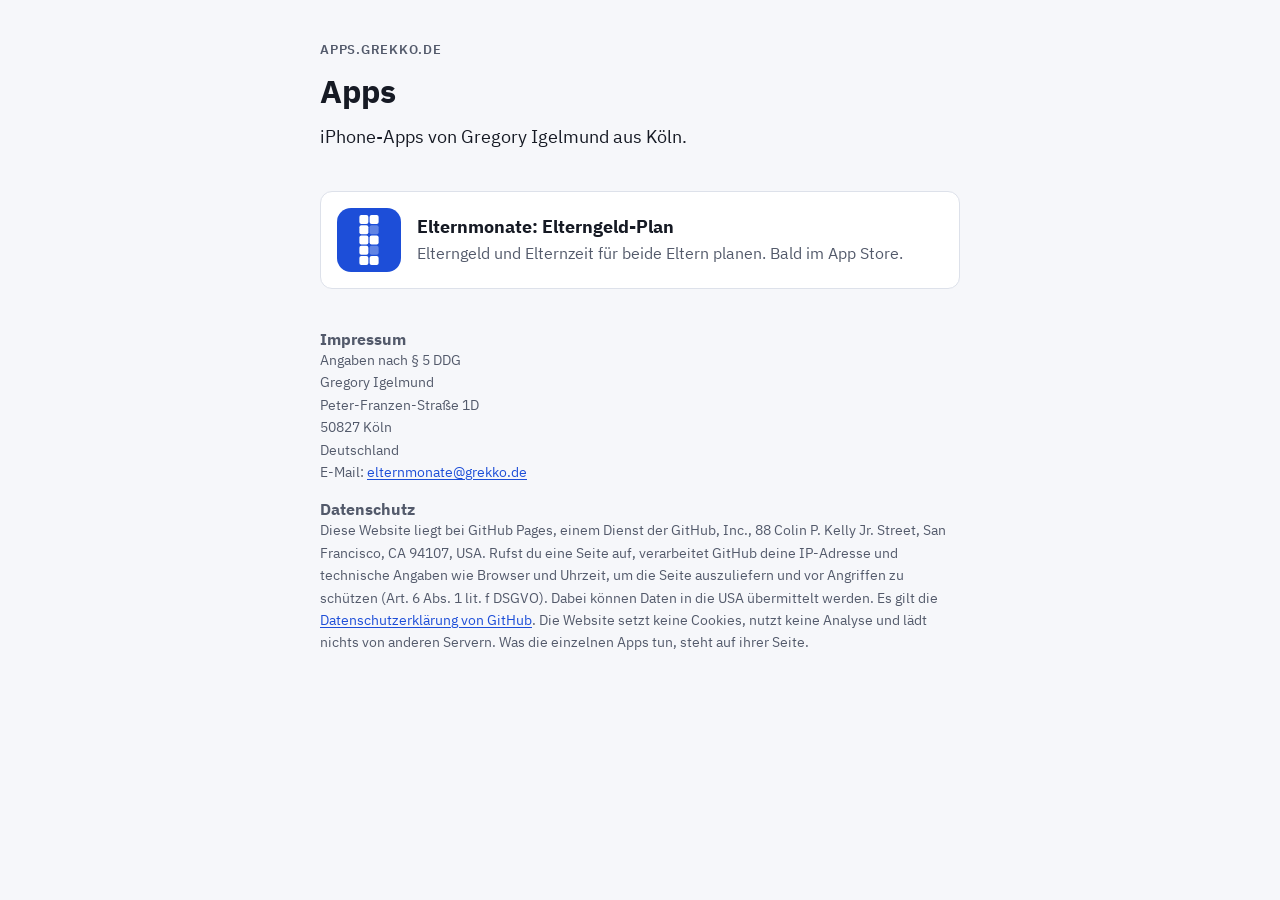
==== index.html @ db2820cf "Index of the apps and the Elternmonate page with Datenschutz, Impressum and Hilfe Moved from grekko." ====
<!doctype html>
<html lang="de">
<head>
<meta charset="utf-8">
<meta name="viewport" content="width=device-width, initial-scale=1, viewport-fit=cover">
<title>Apps von Gregory Igelmund</title>
<meta name="description" content="iPhone-Apps von Gregory Igelmund aus Köln.">
<link rel="stylesheet" href="assets/site.css">
</head>
<body>
<main>
  <header>
    <p class="eyebrow">apps.grekko.de</p>
    <h1>Apps</h1>
    <p class="lead">iPhone-Apps von Gregory Igelmund aus Köln.</p>
  </header>

  <ul class="apps">
    <li>
      <a class="app-card" href="elternmonate/">
        <img class="icon" src="elternmonate/icon.svg" alt="" width="64" height="64">
        <span>
          <strong>Elternmonate: Elterngeld-Plan</strong>
          <span class="muted">Elterngeld und Elternzeit für beide Eltern planen. Bald im App Store.</span>
        </span>
      </a>
    </li>
  </ul>
</main>

<footer>
  <div id="impressum">
    <h2>Impressum</h2>
    <p>Angaben nach § 5 DDG</p>
    <address>
      Gregory Igelmund<br>
      Peter-Franzen-Straße 1D<br>
      50827 Köln<br>
      Deutschland<br>
      E-Mail: <a href="mailto:elternmonate@grekko.de">elternmonate@grekko.de</a>
    </address>
  </div>
  <div id="datenschutz">
    <h2>Datenschutz</h2>
    <p>Diese Website liegt bei GitHub Pages, einem Dienst der GitHub, Inc., 88 Colin P. Kelly Jr. Street, San Francisco, CA 94107, USA. Rufst du eine Seite auf, verarbeitet GitHub deine IP-Adresse und technische Angaben wie Browser und Uhrzeit, um die Seite auszuliefern und vor Angriffen zu schützen (Art. 6 Abs. 1 lit. f DSGVO). Dabei können Daten in die USA übermittelt werden. Es gilt die <a href="https://docs.github.com/en/site-policy/privacy-policies/github-general-privacy-statement" rel="noopener">Datenschutzerklärung von GitHub</a>. Die Website setzt keine Cookies, nutzt keine Analyse und lädt nichts von anderen Servern. Was die einzelnen Apps tun, steht auf ihrer Seite.</p>
  </div>
</footer>
</body>
</html>
---- assets/site.css ----
@font-face { font-family: "IBM Plex Sans"; font-weight: 400; font-display: swap; src: url("fonts/IBMPlexSans-Regular.ttf") format("truetype"); }
@font-face { font-family: "IBM Plex Sans"; font-weight: 600; font-display: swap; src: url("fonts/IBMPlexSans-SemiBold.ttf") format("truetype"); }
@font-face { font-family: "IBM Plex Sans"; font-weight: 700; font-display: swap; src: url("fonts/IBMPlexSans-Bold.ttf") format("truetype"); }

:root {
  --bg: #f6f7fa;
  --surface: #ffffff;
  --ink: #161a24;
  --muted: #535a6b;
  --line: #dde1ea;
  --accent: #1d4ed8;
  --font: "IBM Plex Sans", -apple-system, "Segoe UI", Roboto, sans-serif;
  color-scheme: light;
}
@media (prefers-color-scheme: dark) {
  :root {
    --bg: #11141b; --surface: #1a1e28; --ink: #e9ecf3; --muted: #a3aabb;
    --line: #2c3240; --accent: #7aa2ff; color-scheme: dark;
  }
}

* { box-sizing: border-box; }
body {
  margin: 0;
  background: var(--bg); color: var(--ink); font-family: var(--font);
  font-size: 1rem; line-height: 1.6;
  padding-left: max(16px, env(safe-area-inset-left, 0px));
  padding-right: max(16px, env(safe-area-inset-right, 0px));
  padding-block: 2.5rem 4rem;
  -webkit-text-size-adjust: 100%;
}
main { max-width: 40rem; margin: 0 auto; display: flex; flex-direction: column; gap: 2.5rem; }
header { display: flex; flex-direction: column; gap: .75rem; }
.eyebrow { font-size: .8rem; font-weight: 600; letter-spacing: .06em; text-transform: uppercase; color: var(--muted); margin: 0; }
.eyebrow a { color: inherit; text-decoration: none; }
.eyebrow a:hover { text-decoration: underline; }
h1 { font-size: 2rem; line-height: 1.2; margin: 0; text-wrap: balance; }
h2 { font-size: 1.5rem; line-height: 1.25; margin: 0; text-wrap: balance; }
h3 { font-size: 1.05rem; margin: .75rem 0 0; }
p, ul { margin: 0; }
ul { padding-left: 1.25rem; display: flex; flex-direction: column; gap: .25rem; }
a { color: var(--accent); text-underline-offset: 2px; }
a:focus-visible { outline: 2px solid var(--accent); outline-offset: 2px; border-radius: 2px; }
nav { display: flex; flex-wrap: wrap; gap: .5rem 1.25rem; }
section { background: var(--surface); border: 1px solid var(--line); border-radius: 12px; padding: 1.5rem; display: flex; flex-direction: column; gap: 1rem; min-width: 0; }
address { font-style: normal; }
.lead { font-size: 1.1rem; }
.kurz { font-size: 1.1rem; font-weight: 600; }
.muted, .stand { color: var(--muted); }
.stand { font-size: .875rem; }

.icon { width: 96px; height: 96px; border-radius: 22%; display: block; }
.app-head { display: flex; gap: 1rem; align-items: center; }

.apps { list-style: none; padding: 0; gap: 1rem; }
.app-card { display: flex; gap: 1rem; align-items: center; background: var(--surface); border: 1px solid var(--line); border-radius: 12px; padding: 1rem; color: inherit; text-decoration: none; }
.app-card:hover { border-color: var(--accent); }
.app-card .icon { width: 64px; height: 64px; flex: none; }
.app-card strong { display: block; font-size: 1.1rem; }

footer { max-width: 40rem; margin: 2.5rem auto 0; display: flex; flex-direction: column; gap: 1rem; font-size: .875rem; color: var(--muted); }
footer h2 { font-size: 1rem; }
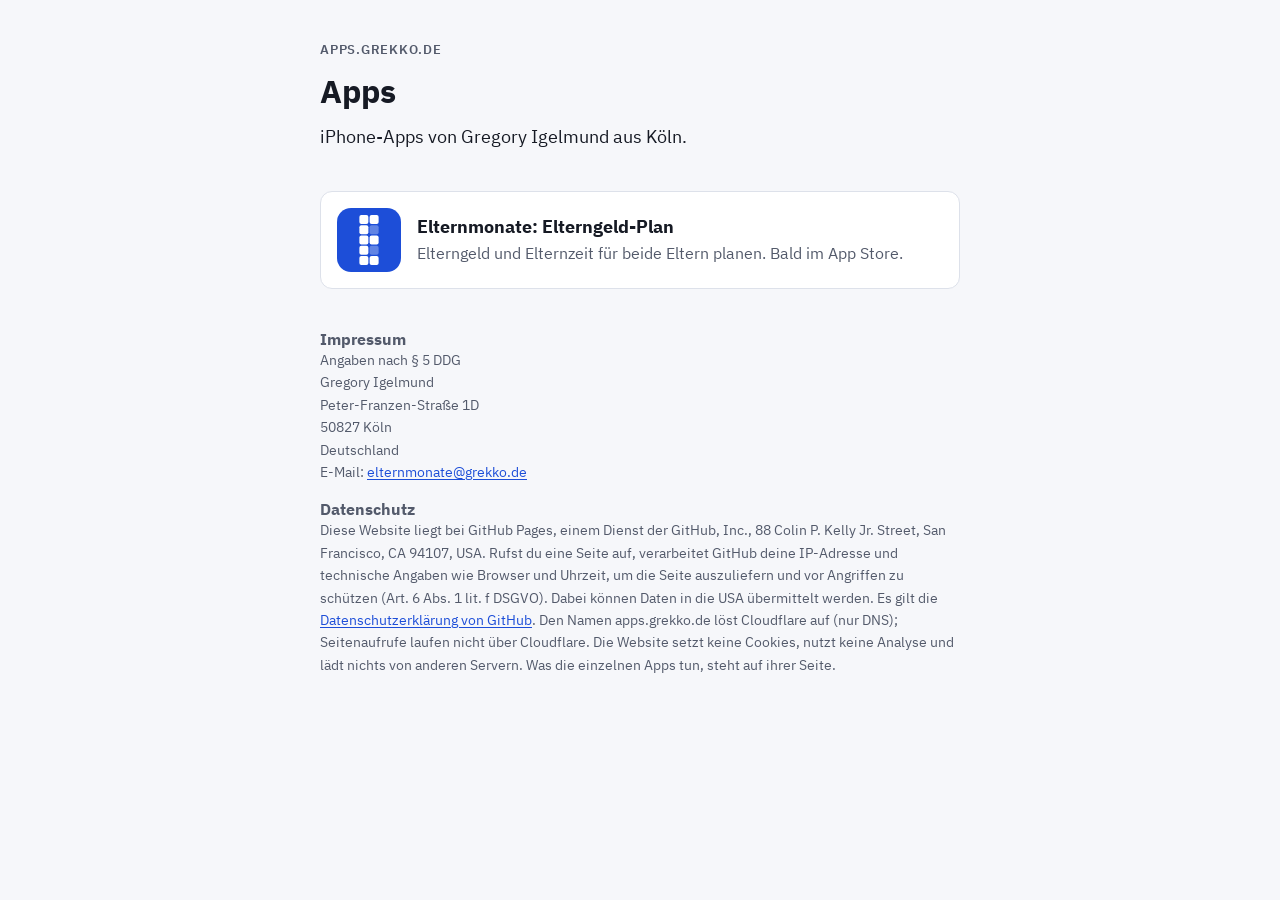
==== commit 590851ed: "Datenschutz: Cloudflare only resolves the name; opening the page from the App is a visit to GitHub C" ====
--- a/index.html
+++ b/index.html
@@ -42,7 +42,7 @@
   </div>
   <div id="datenschutz">
     <h2>Datenschutz</h2>
-    <p>Diese Website liegt bei GitHub Pages, einem Dienst der GitHub, Inc., 88 Colin P. Kelly Jr. Street, San Francisco, CA 94107, USA. Rufst du eine Seite auf, verarbeitet GitHub deine IP-Adresse und technische Angaben wie Browser und Uhrzeit, um die Seite auszuliefern und vor Angriffen zu schützen (Art. 6 Abs. 1 lit. f DSGVO). Dabei können Daten in die USA übermittelt werden. Es gilt die <a href="https://docs.github.com/en/site-policy/privacy-policies/github-general-privacy-statement" rel="noopener">Datenschutzerklärung von GitHub</a>. Die Website setzt keine Cookies, nutzt keine Analyse und lädt nichts von anderen Servern. Was die einzelnen Apps tun, steht auf ihrer Seite.</p>
+    <p>Diese Website liegt bei GitHub Pages, einem Dienst der GitHub, Inc., 88 Colin P. Kelly Jr. Street, San Francisco, CA 94107, USA. Rufst du eine Seite auf, verarbeitet GitHub deine IP-Adresse und technische Angaben wie Browser und Uhrzeit, um die Seite auszuliefern und vor Angriffen zu schützen (Art. 6 Abs. 1 lit. f DSGVO). Dabei können Daten in die USA übermittelt werden. Es gilt die <a href="https://docs.github.com/en/site-policy/privacy-policies/github-general-privacy-statement" rel="noopener">Datenschutzerklärung von GitHub</a>. Den Namen apps.grekko.de löst Cloudflare auf (nur DNS); Seitenaufrufe laufen nicht über Cloudflare. Die Website setzt keine Cookies, nutzt keine Analyse und lädt nichts von anderen Servern. Was die einzelnen Apps tun, steht auf ihrer Seite.</p>
   </div>
 </footer>
 </body>
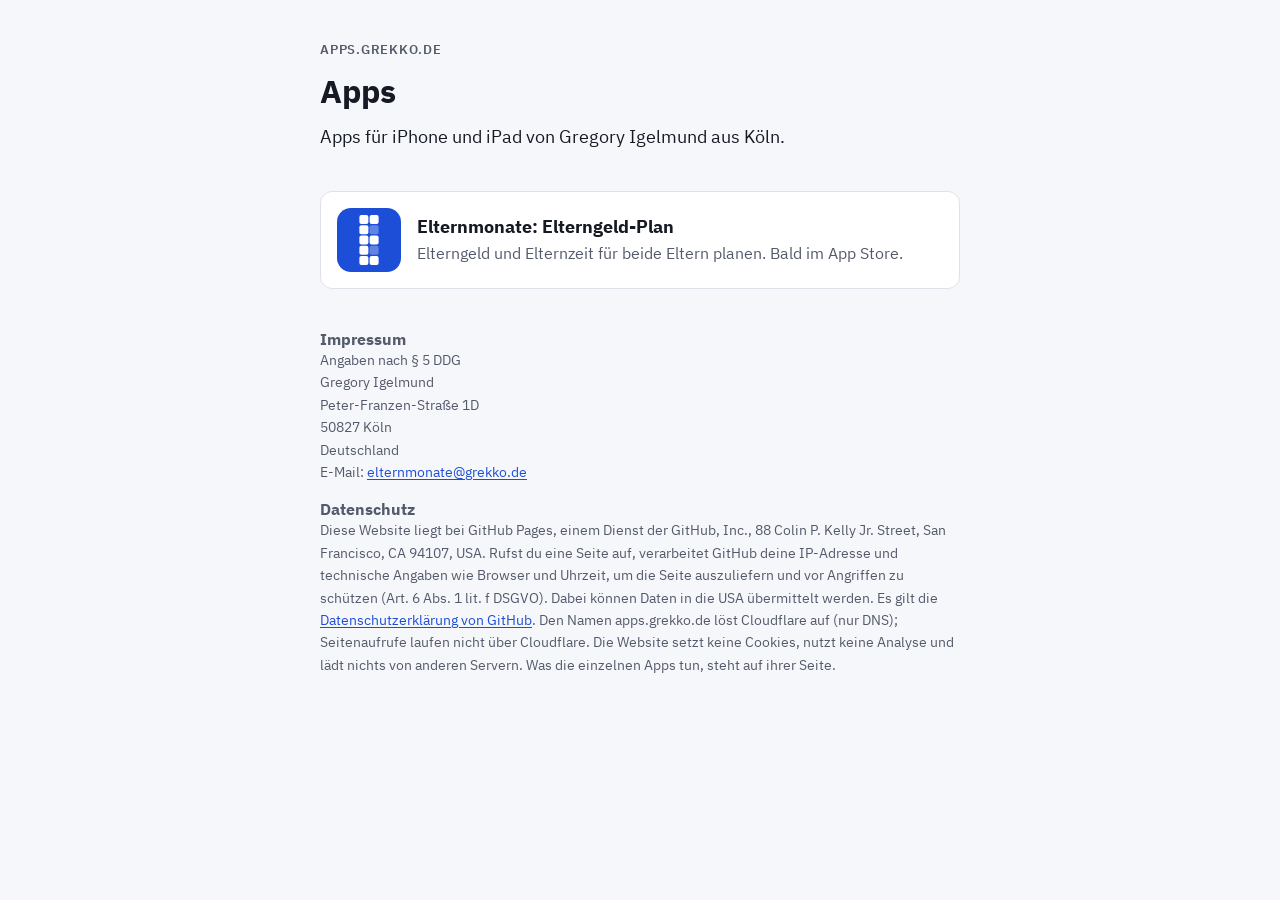
==== commit af8b0dea: "Name iPadOS in the support mail and iPad on the index The Main Operator approved the open questions " ====
--- a/index.html
+++ b/index.html
@@ -4,7 +4,7 @@
 <meta charset="utf-8">
 <meta name="viewport" content="width=device-width, initial-scale=1, viewport-fit=cover">
 <title>Apps von Gregory Igelmund</title>
-<meta name="description" content="iPhone-Apps von Gregory Igelmund aus Köln.">
+<meta name="description" content="Apps für iPhone und iPad von Gregory Igelmund aus Köln.">
 <link rel="stylesheet" href="assets/site.css">
 </head>
 <body>
@@ -12,7 +12,7 @@
   <header>
     <p class="eyebrow">apps.grekko.de</p>
     <h1>Apps</h1>
-    <p class="lead">iPhone-Apps von Gregory Igelmund aus Köln.</p>
+    <p class="lead">Apps für iPhone und iPad von Gregory Igelmund aus Köln.</p>
   </header>
 
   <ul class="apps">
